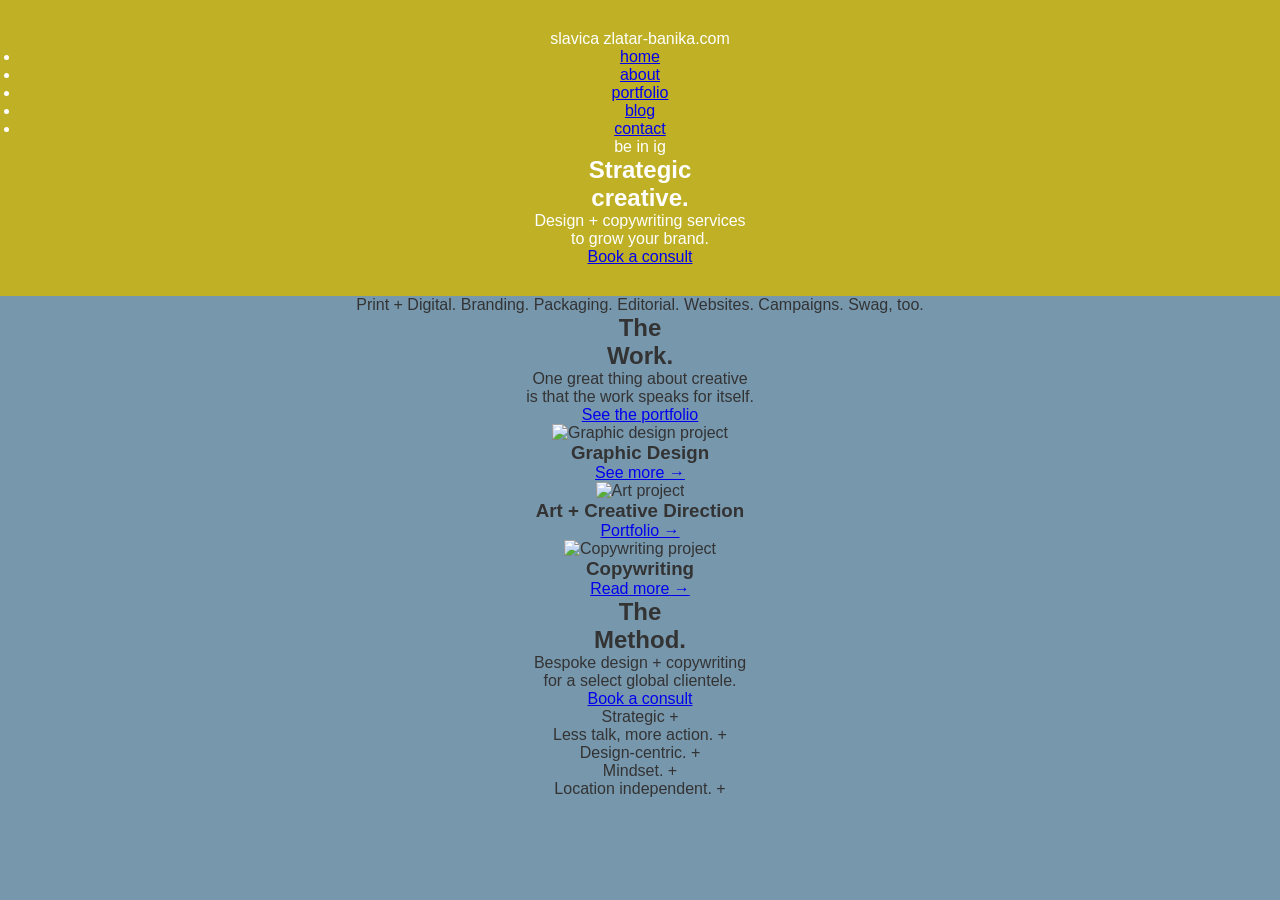
==== index.html @ 5003dde8 "Update index.html" ====
<!DOCTYPE html>
<html lang="hu">
<head>
  <meta charset="UTF-8" />
  <meta name="viewport" content="width=device-width, initial-scale=1.0" />
  <title>Creative Portfolio</title>
  <link rel="stylesheet" href="style.css" />
</head>
<body>
  <header class="hero">
    <nav class="navbar">
      <div class="logo">slavica zlatar-banika.com</div>
      <ul class="nav-links">
        <li><a href="#" class="active">home</a></li>
        <li><a href="#">about</a></li>
        <li><a href="#">portfolio</a></li>
        <li><a href="#">blog</a></li>
        <li><a href="#">contact</a></li>
      </ul>
      <div class="socials">
        <span>be</span>
        <span>in</span>
        <span>ig</span>
      </div>
    </nav>

    <section class="hero-content container">
      <div class="hero-left">
        <h1>Strategic<br>creative.</h1>
        <p>Design + copywriting services<br>to grow your brand.</p>
      </div>
      <div class="hero-right">
        <a href="#" class="btn">Book a consult</a>
      </div>
    </section>
  </header>

  <section class="services-bar">
    <div class="container">
      Print + Digital. Branding. Packaging. Editorial. Websites. Campaigns. Swag, too.
    </div>
  </section>

  <section class="work-section">
    <div class="container">
      <div class="section-top">
        <div>
          <h2>The<br>Work.</h2>
          <p>One great thing about creative<br>is that the work speaks for itself.</p>
        </div>
        <a href="#" class="btn btn-light">See the portfolio</a>
      </div>

      <div class="cards">
        <article class="card">
          <img src="https://images.unsplash.com/photo-1516321318423-f06f85e504b3?auto=format&fit=crop&w=800&q=80" alt="Graphic design project">
          <h3>Graphic Design</h3>
          <a href="#">See more →</a>
        </article>

        <article class="card">
          <img src="https://images.unsplash.com/photo-1518709268805-4e9042af2176?auto=format&fit=crop&w=800&q=80" alt="Art project">
          <h3>Art + Creative Direction</h3>
          <a href="#">Portfolio →</a>
        </article>

        <article class="card">
          <img src="https://images.unsplash.com/photo-1494790108377-be9c29b29330?auto=format&fit=crop&w=800&q=80" alt="Copywriting project">
          <h3>Copywriting</h3>
          <a href="#">Read more →</a>
        </article>
      </div>
    </div>
  </section>

  <section class="method-section">
    <div class="container">
      <div class="section-top dark">
        <div>
          <h2>The<br>Method.</h2>
          <p>Bespoke design + copywriting<br>for a select global clientele.</p>
        </div>
        <a href="#" class="btn">Book a consult</a>
      </div>

      <div class="accordion-list">
        <div class="accordion-item">
          <span>Strategic</span>
          <span>+</span>
        </div>
        <div class="accordion-item">
          <span>Less talk, more action.</span>
          <span>+</span>
        </div>
        <div class="accordion-item">
          <span>Design-centric.</span>
          <span>+</span>
        </div>
        <div class="accordion-item">
          <span>Mindset.</span>
          <span>+</span>
        </div>
        <div class="accordion-item">
          <span>Location independent.</span>
          <span>+</span>
        </div>
      </div>
    </div>
  </section>
</body>
</html>
---- style.css ----
* {
    margin: 0;
    padding: 0;
    box-sizing: border-box;
}

body {
    font-family: Arial, sans-serif;
    background-color: #7797ad;
    color: #333;
    text-align: center;
}

header {
    background-color: #bfb025;
    color: white;
    padding: 30px 20px;
}

main {
    padding: 40px 20px;
}

.content {
    max-width: 800px;
    margin: 0 auto;
    background: white;
    padding: 30px;
    border-radius: 12px;
    box-shadow: 0 4px 12px rgba(0, 0, 0, 0.1);
}

.content h2 {
    margin-bottom: 15px;
}

.content p {
    margin-bottom: 20px;
    font-size: 18px;
}

.content img {
    max-width: 100%;
    height: auto;
    border-radius: 10px;
}

footer {
    margin-top: 40px;
    background-color: #222;
    color: white;
    padding: 20px;
}
.gomb {
    margin-top: 20px;
    padding: 12px 25px;
    font-size: 16px;
    background-color: #4a90e2;
    color: white;
    border: none;
    border-radius: 8px;
    cursor: pointer;
    transition: all 0.3s ease;
}

/* HOVER EFFEKT */
.gomb:hover {
    background-color: #357abd;
    transform: scale(1.1);
}
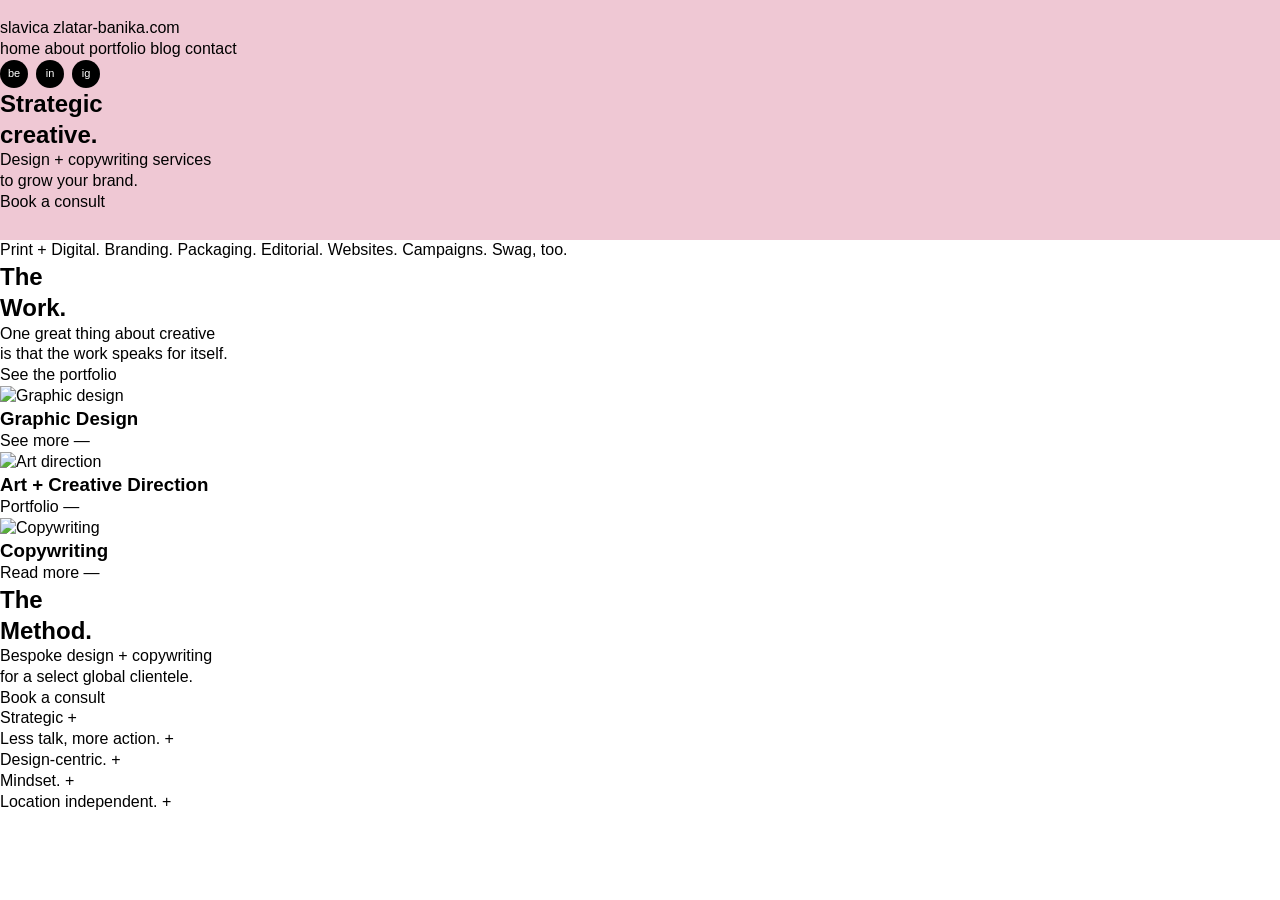
==== commit f1308d0e: "Update index.html" ====
--- a/index.html
+++ b/index.html
@@ -1,111 +1,127 @@
 <!DOCTYPE html>
-<html lang="hu">
+<html lang="en">
 <head>
   <meta charset="UTF-8" />
   <meta name="viewport" content="width=device-width, initial-scale=1.0" />
-  <title>Creative Portfolio</title>
+  <title>Strategic Creative</title>
+  <link rel="preconnect" href="https://fonts.googleapis.com">
+  <link rel="preconnect" href="https://fonts.gstatic.com" crossorigin>
+  <link href="https://fonts.googleapis.com/css2?family=Inter:wght@400;500;600;700;800;900&display=swap" rel="stylesheet">
   <link rel="stylesheet" href="style.css" />
 </head>
 <body>
-  <header class="hero">
-    <nav class="navbar">
-      <div class="logo">slavica zlatar-banika.com</div>
-      <ul class="nav-links">
-        <li><a href="#" class="active">home</a></li>
-        <li><a href="#">about</a></li>
-        <li><a href="#">portfolio</a></li>
-        <li><a href="#">blog</a></li>
-        <li><a href="#">contact</a></li>
-      </ul>
-      <div class="socials">
-        <span>be</span>
-        <span>in</span>
-        <span>ig</span>
+  <div class="page">
+
+    <section class="hero">
+      <div class="topbar">
+        <div class="site-name">slavica zlatar-banika.com</div>
+
+        <nav class="nav">
+          <a href="#" class="active">home</a>
+          <a href="#">about</a>
+          <a href="#">portfolio</a>
+          <a href="#">blog</a>
+          <a href="#">contact</a>
+        </nav>
+
+        <div class="socials">
+          <span>be</span>
+          <span>in</span>
+          <span>ig</span>
+        </div>
       </div>
-    </nav>
 
-    <section class="hero-content container">
-      <div class="hero-left">
-        <h1>Strategic<br>creative.</h1>
-        <p>Design + copywriting services<br>to grow your brand.</p>
-      </div>
-      <div class="hero-right">
-        <a href="#" class="btn">Book a consult</a>
+      <div class="hero-inner">
+        <div class="hero-copy">
+          <h1>Strategic<br>creative.</h1>
+          <p>Design + copywriting services<br>to grow your brand.</p>
+        </div>
+
+        <div class="hero-cta">
+          <a href="#" class="pill-btn">Book a consult</a>
+        </div>
       </div>
     </section>
-  </header>
 
-  <section class="services-bar">
-    <div class="container">
-      Print + Digital. Branding. Packaging. Editorial. Websites. Campaigns. Swag, too.
-    </div>
-  </section>
+    <section class="service-strip">
+      <p>Print + Digital. Branding. Packaging. Editorial. Websites. Campaigns. Swag, too.</p>
+    </section>
 
-  <section class="work-section">
-    <div class="container">
-      <div class="section-top">
-        <div>
+    <section class="work">
+      <div class="section-head">
+        <div class="section-copy">
           <h2>The<br>Work.</h2>
           <p>One great thing about creative<br>is that the work speaks for itself.</p>
         </div>
-        <a href="#" class="btn btn-light">See the portfolio</a>
+
+        <div class="section-cta">
+          <a href="#" class="pill-btn light">See the portfolio</a>
+        </div>
       </div>
 
-      <div class="cards">
-        <article class="card">
-          <img src="https://images.unsplash.com/photo-1516321318423-f06f85e504b3?auto=format&fit=crop&w=800&q=80" alt="Graphic design project">
+      <div class="work-grid">
+        <article class="work-card">
+          <div class="work-image">
+            <img src="https://images.unsplash.com/photo-1545239351-1141bd82e8a6?auto=format&fit=crop&w=900&q=80" alt="Graphic design">
+          </div>
           <h3>Graphic Design</h3>
-          <a href="#">See more →</a>
+          <a href="#" class="small-link">See more —</a>
         </article>
 
-        <article class="card">
-          <img src="https://images.unsplash.com/photo-1518709268805-4e9042af2176?auto=format&fit=crop&w=800&q=80" alt="Art project">
+        <article class="work-card">
+          <div class="work-image pink-bg">
+            <img src="https://images.unsplash.com/photo-1558618666-fcd25c85cd64?auto=format&fit=crop&w=900&q=80" alt="Art direction">
+          </div>
           <h3>Art + Creative Direction</h3>
-          <a href="#">Portfolio →</a>
+          <a href="#" class="small-link">Portfolio —</a>
         </article>
 
-        <article class="card">
-          <img src="https://images.unsplash.com/photo-1494790108377-be9c29b29330?auto=format&fit=crop&w=800&q=80" alt="Copywriting project">
+        <article class="work-card">
+          <div class="work-image">
+            <img src="https://images.unsplash.com/photo-1488426862026-3ee34a7d66df?auto=format&fit=crop&w=900&q=80" alt="Copywriting">
+          </div>
           <h3>Copywriting</h3>
-          <a href="#">Read more →</a>
+          <a href="#" class="small-link">Read more —</a>
         </article>
       </div>
-    </div>
-  </section>
+    </section>
 
-  <section class="method-section">
-    <div class="container">
-      <div class="section-top dark">
-        <div>
+    <section class="method">
+      <div class="section-head method-head">
+        <div class="section-copy">
           <h2>The<br>Method.</h2>
           <p>Bespoke design + copywriting<br>for a select global clientele.</p>
         </div>
-        <a href="#" class="btn">Book a consult</a>
+
+        <div class="section-cta">
+          <a href="#" class="pill-btn dark-outline">Book a consult</a>
+        </div>
       </div>
 
-      <div class="accordion-list">
-        <div class="accordion-item">
+      <div class="method-list">
+        <div class="method-row">
           <span>Strategic</span>
           <span>+</span>
         </div>
-        <div class="accordion-item">
+        <div class="method-row">
           <span>Less talk, more action.</span>
           <span>+</span>
         </div>
-        <div class="accordion-item">
+        <div class="method-row">
           <span>Design-centric.</span>
           <span>+</span>
         </div>
-        <div class="accordion-item">
+        <div class="method-row">
           <span>Mindset.</span>
           <span>+</span>
         </div>
-        <div class="accordion-item">
+        <div class="method-row">
           <span>Location independent.</span>
           <span>+</span>
         </div>
       </div>
-    </div>
-  </section>
+    </section>
+
+  </div>
 </body>
 </html>
--- a/style.css
+++ b/style.css
@@ -1,70 +1,307 @@
 * {
-    margin: 0;
-    padding: 0;
-    box-sizing: border-box;
+  margin: 0;
+  padding: 0;
+  box-sizing: border-box;
 }
 
 body {
-    font-family: Arial, sans-serif;
-    background-color: #7797ad;
-    color: #333;
-    text-align: center;
-}
-
-header {
-    background-color: #bfb025;
-    color: white;
-    padding: 30px 20px;
-}
-
-main {
-    padding: 40px 20px;
-}
-
-.content {
-    max-width: 800px;
-    margin: 0 auto;
-    background: white;
-    padding: 30px;
-    border-radius: 12px;
-    box-shadow: 0 4px 12px rgba(0, 0, 0, 0.1);
-}
-
-.content h2 {
-    margin-bottom: 15px;
-}
-
-.content p {
-    margin-bottom: 20px;
+  font-family: Arial, Helvetica, sans-serif;
+  color: #000;
+  background: #fff;
+  line-height: 1.3;
+}
+
+img {
+  max-width: 100%;
+  display: block;
+}
+
+a {
+  text-decoration: none;
+  color: inherit;
+}
+
+.container {
+  width: 92%;
+  max-width: 1200px;
+  margin: 0 auto;
+}
+
+/* HERO */
+.hero {
+  background: #efc8d4;
+  padding: 18px 0 28px;
+}
+
+.navbar {
+  width: 92%;
+  max-width: 1200px;
+  margin: 0 auto 40px;
+  display: flex;
+  justify-content: space-between;
+  align-items: center;
+  gap: 20px;
+  font-size: 14px;
+}
+
+.logo {
+  white-space: nowrap;
+}
+
+.nav-links {
+  list-style: none;
+  display: flex;
+  gap: 18px;
+  align-items: center;
+}
+
+.nav-links a {
+  position: relative;
+}
+
+.nav-links a.active::after,
+.nav-links a:hover::after {
+  content: "";
+  position: absolute;
+  left: 0;
+  bottom: -3px;
+  width: 100%;
+  height: 1px;
+  background: #000;
+}
+
+.socials {
+  display: flex;
+  gap: 8px;
+}
+
+.socials span {
+  width: 28px;
+  height: 28px;
+  border-radius: 50%;
+  background: #000;
+  color: #fff;
+  font-size: 11px;
+  display: flex;
+  align-items: center;
+  justify-content: center;
+}
+
+.hero-content {
+  min-height: 420px;
+  display: flex;
+  justify-content: space-between;
+  align-items: flex-start;
+  gap: 30px;
+}
+
+.hero-left h1 {
+  font-size: clamp(58px, 10vw, 110px);
+  line-height: 0.9;
+  font-weight: 800;
+  letter-spacing: -3px;
+  margin-bottom: 26px;
+}
+
+.hero-left p {
+  font-size: 32px;
+  max-width: 520px;
+}
+
+.hero-right {
+  display: flex;
+  align-items: flex-end;
+  justify-content: flex-end;
+  min-height: 320px;
+}
+
+/* BUTTON */
+.btn {
+  display: inline-block;
+  padding: 14px 26px;
+  border: 1.5px solid #555;
+  border-radius: 999px;
+  font-size: 15px;
+  background: transparent;
+  transition: 0.3s ease;
+}
+
+.btn:hover {
+  background: #000;
+  color: #fff;
+  transform: translateY(-2px);
+}
+
+.btn-light:hover {
+  background: #000;
+  color: #fff;
+}
+
+/* SERVICES BAR */
+.services-bar {
+  background: #f7f4f2;
+  padding: 16px 0;
+  text-align: center;
+  font-size: 18px;
+  border-top: 1px solid rgba(0,0,0,0.08);
+  border-bottom: 1px solid rgba(0,0,0,0.08);
+}
+
+/* WORK SECTION */
+.work-section {
+  background: #f3f3f1;
+  padding: 60px 0 80px;
+}
+
+.section-top {
+  display: flex;
+  justify-content: space-between;
+  align-items: flex-end;
+  gap: 30px;
+  margin-bottom: 50px;
+}
+
+.section-top h2 {
+  font-size: clamp(54px, 9vw, 100px);
+  line-height: 0.9;
+  font-weight: 800;
+  letter-spacing: -3px;
+  margin-bottom: 22px;
+}
+
+.section-top p {
+  font-size: 20px;
+  max-width: 420px;
+}
+
+.cards {
+  display: grid;
+  grid-template-columns: repeat(3, 1fr);
+  gap: 26px;
+}
+
+.card img {
+  width: 100%;
+  aspect-ratio: 1.1 / 0.8;
+  object-fit: cover;
+  margin-bottom: 14px;
+}
+
+.card h3 {
+  font-size: 28px;
+  margin-bottom: 12px;
+  font-weight: 500;
+}
+
+.card a {
+  font-size: 16px;
+  border-bottom: 1px solid #000;
+  padding-bottom: 2px;
+}
+
+.card a:hover {
+  opacity: 0.65;
+}
+
+/* METHOD SECTION */
+.method-section {
+  background: #000;
+  color: #f2c8d7;
+  padding: 70px 0 80px;
+}
+
+.section-top.dark {
+  align-items: center;
+  margin-bottom: 50px;
+}
+
+.section-top.dark p {
+  color: #fff;
+  max-width: 460px;
+}
+
+.section-top.dark .btn {
+  color: #fff;
+  border-color: #666;
+}
+
+.section-top.dark .btn:hover {
+  background: #fff;
+  color: #000;
+}
+
+.accordion-list {
+  margin-top: 20px;
+}
+
+.accordion-item {
+  display: flex;
+  justify-content: space-between;
+  align-items: center;
+  padding: 18px 0;
+  border-top: 1px solid rgba(255,255,255,0.35);
+  color: #fff;
+  font-size: 22px;
+}
+
+.accordion-item:last-child {
+  border-bottom: 1px solid rgba(255,255,255,0.35);
+}
+
+.accordion-item span:last-child {
+  font-size: 34px;
+  line-height: 1;
+  color: #f2c8d7;
+}
+
+/* RESPONSIVE */
+@media (max-width: 900px) {
+  .navbar {
+    flex-wrap: wrap;
+    justify-content: center;
+  }
+
+  .hero-content,
+  .section-top {
+    flex-direction: column;
+    align-items: flex-start;
+  }
+
+  .hero-right {
+    min-height: auto;
+  }
+
+  .cards {
+    grid-template-columns: 1fr;
+  }
+
+  .hero-left p,
+  .section-top p {
     font-size: 18px;
-}
-
-.content img {
-    max-width: 100%;
-    height: auto;
-    border-radius: 10px;
-}
-
-footer {
-    margin-top: 40px;
-    background-color: #222;
-    color: white;
-    padding: 20px;
-}
-.gomb {
-    margin-top: 20px;
-    padding: 12px 25px;
-    font-size: 16px;
-    background-color: #4a90e2;
-    color: white;
-    border: none;
-    border-radius: 8px;
-    cursor: pointer;
-    transition: all 0.3s ease;
-}
-
-/* HOVER EFFEKT */
-.gomb:hover {
-    background-color: #357abd;
-    transform: scale(1.1);
-}
+  }
+
+  .card h3 {
+    font-size: 24px;
+  }
+
+  .accordion-item {
+    font-size: 18px;
+  }
+}
+
+@media (max-width: 600px) {
+  .nav-links {
+    flex-wrap: wrap;
+    justify-content: center;
+  }
+
+  .services-bar {
+    font-size: 15px;
+    line-height: 1.5;
+  }
+
+  .btn {
+    padding: 12px 20px;
+    font-size: 14px;
+  }
+}
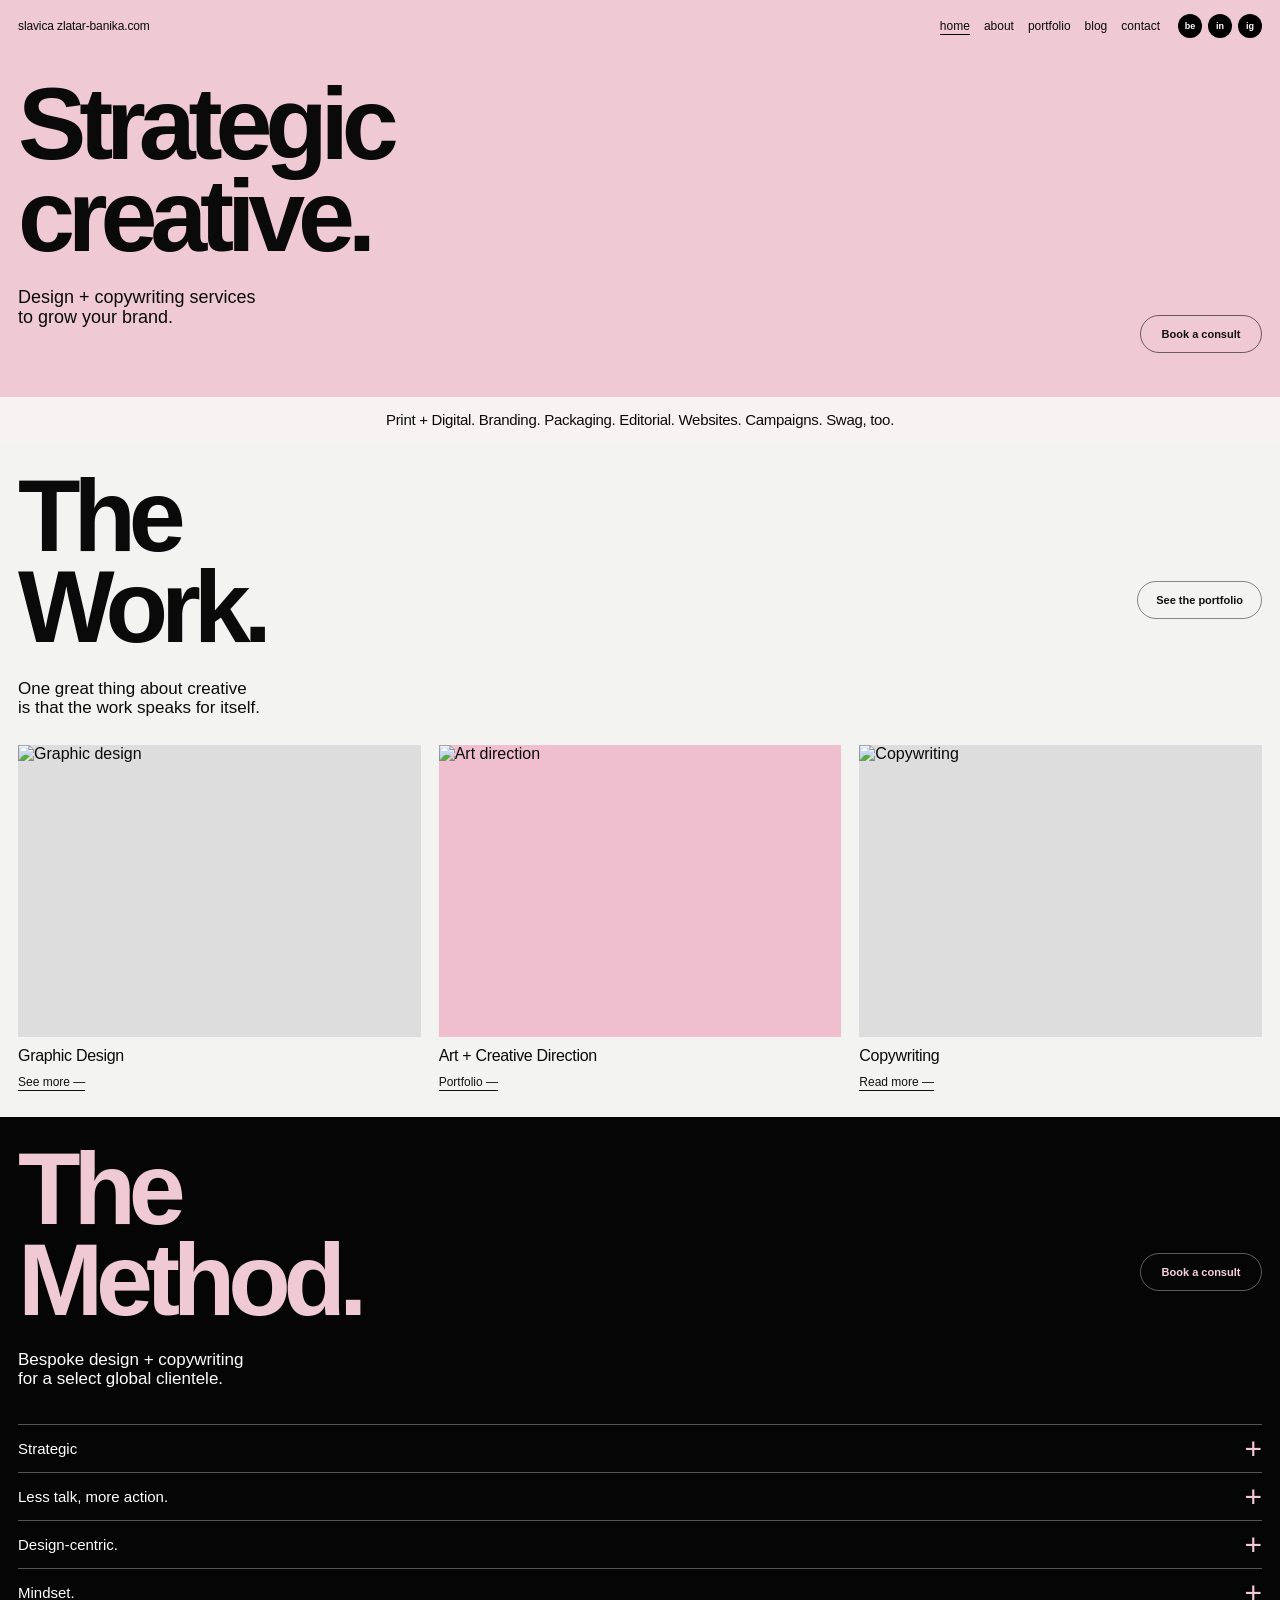
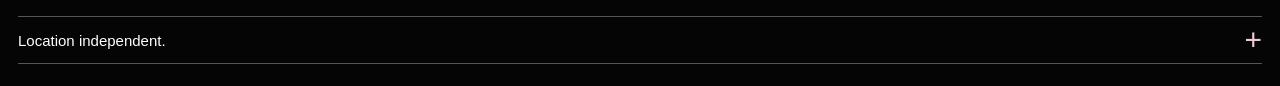
==== commit 966c6605: "Update index.html" ====
--- a/index.html
+++ b/index.html
@@ -70,7 +70,7 @@
 
         <article class="work-card">
           <div class="work-image pink-bg">
-            <img src="https://images.unsplash.com/photo-1558618666-fcd25c85cd64?auto=format&fit=crop&w=900&q=80" alt="Art direction">
+            <img src="https://images.unsplash.com/photo-1488426862026-3ee34a7d66df?auto=format&fit=crop&w=900&q=80" alt="Art direction">
           </div>
           <h3>Art + Creative Direction</h3>
           <a href="#" class="small-link">Portfolio —</a>
--- a/style.css
+++ b/style.css
@@ -4,67 +4,77 @@
   box-sizing: border-box;
 }
 
+:root {
+  --pink: #efc9d4;
+  --offwhite: #f3f3f1;
+  --black: #050505;
+  --text: #0a0a0a;
+  --line: rgba(255, 255, 255, 0.32);
+}
+
+html {
+  scroll-behavior: smooth;
+}
+
 body {
-  font-family: Arial, Helvetica, sans-serif;
-  color: #000;
-  background: #fff;
-  line-height: 1.3;
+  font-family: "Inter", sans-serif;
+  background: #ffffff;
+  color: var(--text);
 }
 
 img {
-  max-width: 100%;
   display: block;
-}
-
-a {
-  text-decoration: none;
-  color: inherit;
-}
-
-.container {
-  width: 92%;
-  max-width: 1200px;
+  width: 100%;
+  height: 100%;
+  object-fit: cover;
+}
+
+/* PAGE WIDTH */
+.page {
+  max-width: 1500px;
   margin: 0 auto;
 }
 
 /* HERO */
 .hero {
-  background: #efc8d4;
-  padding: 18px 0 28px;
-}
-
-.navbar {
-  width: 92%;
-  max-width: 1200px;
-  margin: 0 auto 40px;
-  display: flex;
-  justify-content: space-between;
-  align-items: center;
-  gap: 20px;
-  font-size: 14px;
-}
-
-.logo {
-  white-space: nowrap;
-}
-
-.nav-links {
-  list-style: none;
-  display: flex;
+  background: var(--pink);
+  padding: 14px 18px 20px;
+}
+
+.topbar {
+  display: grid;
+  grid-template-columns: 1fr auto auto;
+  align-items: center;
   gap: 18px;
-  align-items: center;
-}
-
-.nav-links a {
+  margin-bottom: 34px;
+}
+
+.site-name {
+  font-size: 12px;
+  font-weight: 500;
+  letter-spacing: -0.01em;
+}
+
+.nav {
+  display: flex;
+  gap: 14px;
+  align-items: center;
+  justify-content: center;
+}
+
+.nav a {
+  font-size: 12px;
+  color: var(--text);
+  text-decoration: none;
   position: relative;
 }
 
-.nav-links a.active::after,
-.nav-links a:hover::after {
+.nav a.active::after,
+.nav a:hover::after {
   content: "";
   position: absolute;
   left: 0;
-  bottom: -3px;
+  bottom: -2px;
   width: 100%;
   height: 1px;
   background: #000;
@@ -72,236 +82,266 @@
 
 .socials {
   display: flex;
-  gap: 8px;
+  align-items: center;
+  gap: 6px;
 }
 
 .socials span {
-  width: 28px;
-  height: 28px;
+  width: 24px;
+  height: 24px;
   border-radius: 50%;
   background: #000;
   color: #fff;
-  font-size: 11px;
+  font-size: 9px;
+  font-weight: 600;
   display: flex;
   align-items: center;
   justify-content: center;
 }
 
-.hero-content {
-  min-height: 420px;
+.hero-inner {
+  min-height: 305px;
   display: flex;
   justify-content: space-between;
   align-items: flex-start;
-  gap: 30px;
-}
-
-.hero-left h1 {
-  font-size: clamp(58px, 10vw, 110px);
+}
+
+.hero-copy h1 {
+  font-size: clamp(64px, 8vw, 112px);
   line-height: 0.9;
-  font-weight: 800;
-  letter-spacing: -3px;
+  letter-spacing: -0.07em;
+  font-weight: 900;
+  margin-top: 6px;
   margin-bottom: 26px;
 }
 
-.hero-left p {
-  font-size: 32px;
-  max-width: 520px;
-}
-
-.hero-right {
-  display: flex;
-  align-items: flex-end;
-  justify-content: flex-end;
-  min-height: 320px;
+.hero-copy p {
+  font-size: 18px;
+  line-height: 1.08;
+  font-weight: 500;
+}
+
+.hero-cta {
+  align-self: flex-end;
+  padding-bottom: 24px;
 }
 
 /* BUTTON */
-.btn {
-  display: inline-block;
-  padding: 14px 26px;
-  border: 1.5px solid #555;
+.pill-btn {
+  display: inline-flex;
+  align-items: center;
+  justify-content: center;
+  min-width: 122px;
+  height: 38px;
+  padding: 0 18px;
+  border: 1.5px solid rgba(0, 0, 0, 0.55);
   border-radius: 999px;
+  background: transparent;
+  color: #111;
+  font-size: 11px;
+  font-weight: 600;
+  text-decoration: none;
+  transition: all 0.25s ease;
+}
+
+.pill-btn:hover {
+  background: #000;
+  color: #fff;
+  transform: translateY(-1px);
+}
+
+.pill-btn.light {
+  border-color: rgba(0, 0, 0, 0.45);
+}
+
+.pill-btn.dark-outline {
+  color: #f6d2dd;
+  border-color: rgba(255, 255, 255, 0.35);
+}
+
+.pill-btn.dark-outline:hover {
+  background: #fff;
+  color: #000;
+}
+
+/* STRIP */
+.service-strip {
+  background: #f7f3f2;
+  text-align: center;
+  padding: 14px 20px;
+}
+
+.service-strip p {
   font-size: 15px;
-  background: transparent;
-  transition: 0.3s ease;
-}
-
-.btn:hover {
-  background: #000;
-  color: #fff;
-  transform: translateY(-2px);
-}
-
-.btn-light:hover {
-  background: #000;
-  color: #fff;
-}
-
-/* SERVICES BAR */
-.services-bar {
-  background: #f7f4f2;
-  padding: 16px 0;
-  text-align: center;
-  font-size: 18px;
-  border-top: 1px solid rgba(0,0,0,0.08);
-  border-bottom: 1px solid rgba(0,0,0,0.08);
-}
-
-/* WORK SECTION */
-.work-section {
-  background: #f3f3f1;
-  padding: 60px 0 80px;
-}
-
-.section-top {
+  font-weight: 500;
+  letter-spacing: -0.02em;
+}
+
+/* WORK */
+.work {
+  background: var(--offwhite);
+  padding: 28px 18px 26px;
+}
+
+.section-head {
   display: flex;
   justify-content: space-between;
-  align-items: flex-end;
-  gap: 30px;
-  margin-bottom: 50px;
-}
-
-.section-top h2 {
-  font-size: clamp(54px, 9vw, 100px);
-  line-height: 0.9;
-  font-weight: 800;
-  letter-spacing: -3px;
-  margin-bottom: 22px;
-}
-
-.section-top p {
-  font-size: 20px;
-  max-width: 420px;
-}
-
-.cards {
+  align-items: flex-start;
+  margin-bottom: 24px;
+}
+
+.section-copy h2 {
+  font-size: clamp(58px, 8vw, 104px);
+  line-height: 0.89;
+  letter-spacing: -0.07em;
+  font-weight: 900;
+  margin-bottom: 28px;
+}
+
+.section-copy p {
+  font-size: 17px;
+  line-height: 1.08;
+  font-weight: 500;
+}
+
+.section-cta {
+  align-self: center;
+  margin-top: 12px;
+}
+
+.work-grid {
   display: grid;
   grid-template-columns: repeat(3, 1fr);
-  gap: 26px;
-}
-
-.card img {
+  gap: 18px;
+  margin-top: 28px;
+}
+
+.work-card {
+  display: flex;
+  flex-direction: column;
+}
+
+.work-image {
   width: 100%;
-  aspect-ratio: 1.1 / 0.8;
-  object-fit: cover;
-  margin-bottom: 14px;
-}
-
-.card h3 {
-  font-size: 28px;
-  margin-bottom: 12px;
-  font-weight: 500;
-}
-
-.card a {
+  aspect-ratio: 1.13 / 0.82;
+  overflow: hidden;
+  background: #ddd;
+  margin-bottom: 10px;
+}
+
+.work-image.pink-bg {
+  background: #efbfd0;
+}
+
+.work-card h3 {
   font-size: 16px;
-  border-bottom: 1px solid #000;
-  padding-bottom: 2px;
-}
-
-.card a:hover {
+  font-weight: 500;
+  margin-bottom: 10px;
+  letter-spacing: -0.02em;
+}
+
+.small-link {
+  width: fit-content;
+  font-size: 12px;
+  font-weight: 500;
+  color: #111;
+  text-decoration: none;
+  border-bottom: 1px solid #111;
+  padding-bottom: 1px;
+}
+
+.small-link:hover {
   opacity: 0.65;
 }
 
-/* METHOD SECTION */
-.method-section {
-  background: #000;
-  color: #f2c8d7;
-  padding: 70px 0 80px;
-}
-
-.section-top.dark {
-  align-items: center;
-  margin-bottom: 50px;
-}
-
-.section-top.dark p {
-  color: #fff;
-  max-width: 460px;
-}
-
-.section-top.dark .btn {
-  color: #fff;
-  border-color: #666;
-}
-
-.section-top.dark .btn:hover {
-  background: #fff;
-  color: #000;
-}
-
-.accordion-list {
-  margin-top: 20px;
-}
-
-.accordion-item {
-  display: flex;
+/* METHOD */
+.method {
+  background: var(--black);
+  color: #fff;
+  padding: 26px 18px 22px;
+}
+
+.method-head .section-copy h2 {
+  color: var(--pink);
+  margin-bottom: 26px;
+}
+
+.method-head .section-copy p {
+  color: #fff;
+}
+
+.method-list {
+  margin-top: 36px;
+}
+
+.method-row {
+  min-height: 48px;
+  border-top: 1px solid var(--line);
+  display: flex;
+  align-items: center;
   justify-content: space-between;
-  align-items: center;
-  padding: 18px 0;
-  border-top: 1px solid rgba(255,255,255,0.35);
-  color: #fff;
-  font-size: 22px;
-}
-
-.accordion-item:last-child {
-  border-bottom: 1px solid rgba(255,255,255,0.35);
-}
-
-.accordion-item span:last-child {
-  font-size: 34px;
+  color: #fff;
+}
+
+.method-row:last-child {
+  border-bottom: 1px solid var(--line);
+}
+
+.method-row span:first-child {
+  font-size: 15px;
+  font-weight: 400;
+}
+
+.method-row span:last-child {
+  font-size: 30px;
   line-height: 1;
-  color: #f2c8d7;
+  color: #f1c8d4;
+  font-weight: 300;
 }
 
 /* RESPONSIVE */
 @media (max-width: 900px) {
-  .navbar {
+  .topbar {
+    grid-template-columns: 1fr;
+    justify-items: center;
+    text-align: center;
+  }
+
+  .hero-inner,
+  .section-head {
+    flex-direction: column;
+    gap: 24px;
+  }
+
+  .hero-cta,
+  .section-cta {
+    align-self: flex-start;
+    margin-top: 0;
+    padding-bottom: 0;
+  }
+
+  .work-grid {
+    grid-template-columns: 1fr;
+  }
+}
+
+@media (max-width: 560px) {
+  .hero-copy h1,
+  .section-copy h2 {
+    font-size: 56px;
+  }
+
+  .nav {
     flex-wrap: wrap;
-    justify-content: center;
-  }
-
-  .hero-content,
-  .section-top {
-    flex-direction: column;
-    align-items: flex-start;
-  }
-
-  .hero-right {
-    min-height: auto;
-  }
-
-  .cards {
-    grid-template-columns: 1fr;
-  }
-
-  .hero-left p,
-  .section-top p {
-    font-size: 18px;
-  }
-
-  .card h3 {
-    font-size: 24px;
-  }
-
-  .accordion-item {
-    font-size: 18px;
-  }
-}
-
-@media (max-width: 600px) {
-  .nav-links {
-    flex-wrap: wrap;
-    justify-content: center;
-  }
-
-  .services-bar {
+  }
+
+  .service-strip p {
+    font-size: 13px;
+    line-height: 1.4;
+  }
+
+  .section-copy p,
+  .hero-copy p {
     font-size: 15px;
-    line-height: 1.5;
-  }
-
-  .btn {
-    padding: 12px 20px;
-    font-size: 14px;
-  }
-}
+  }
+}
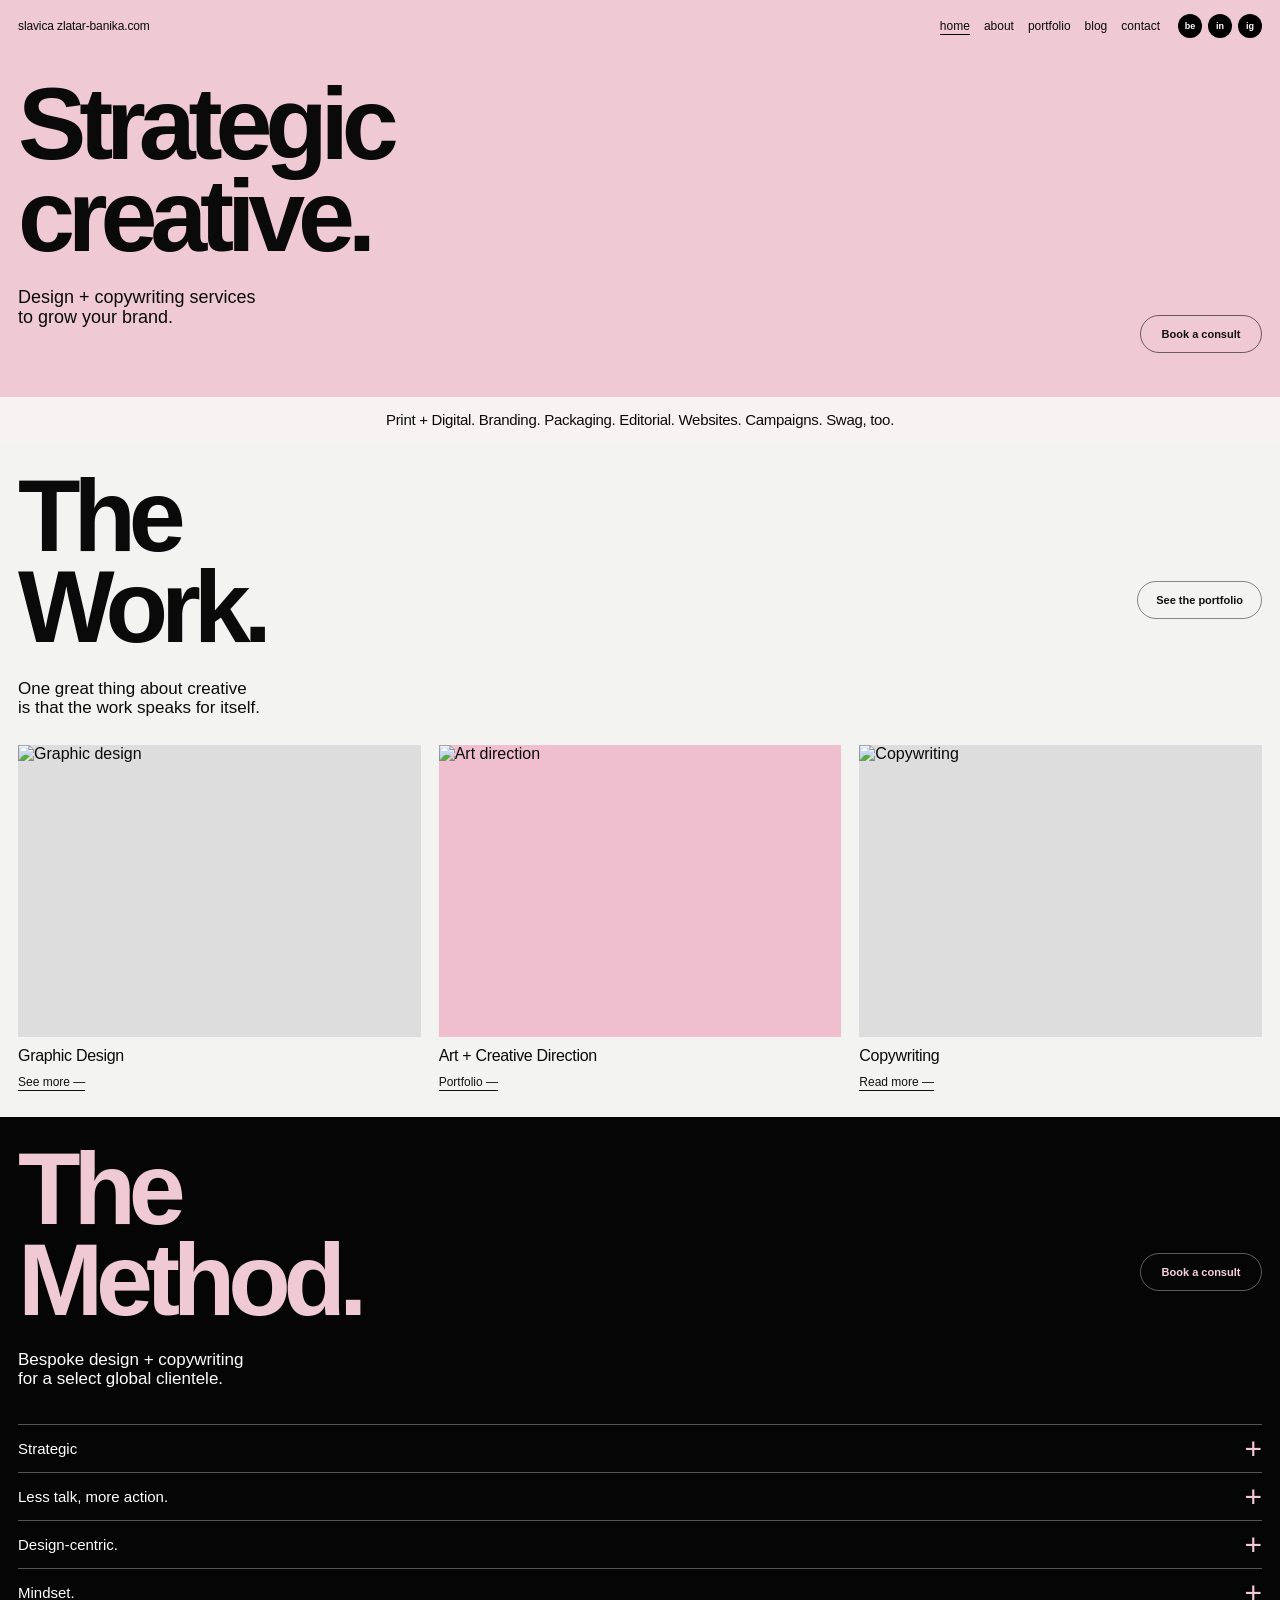
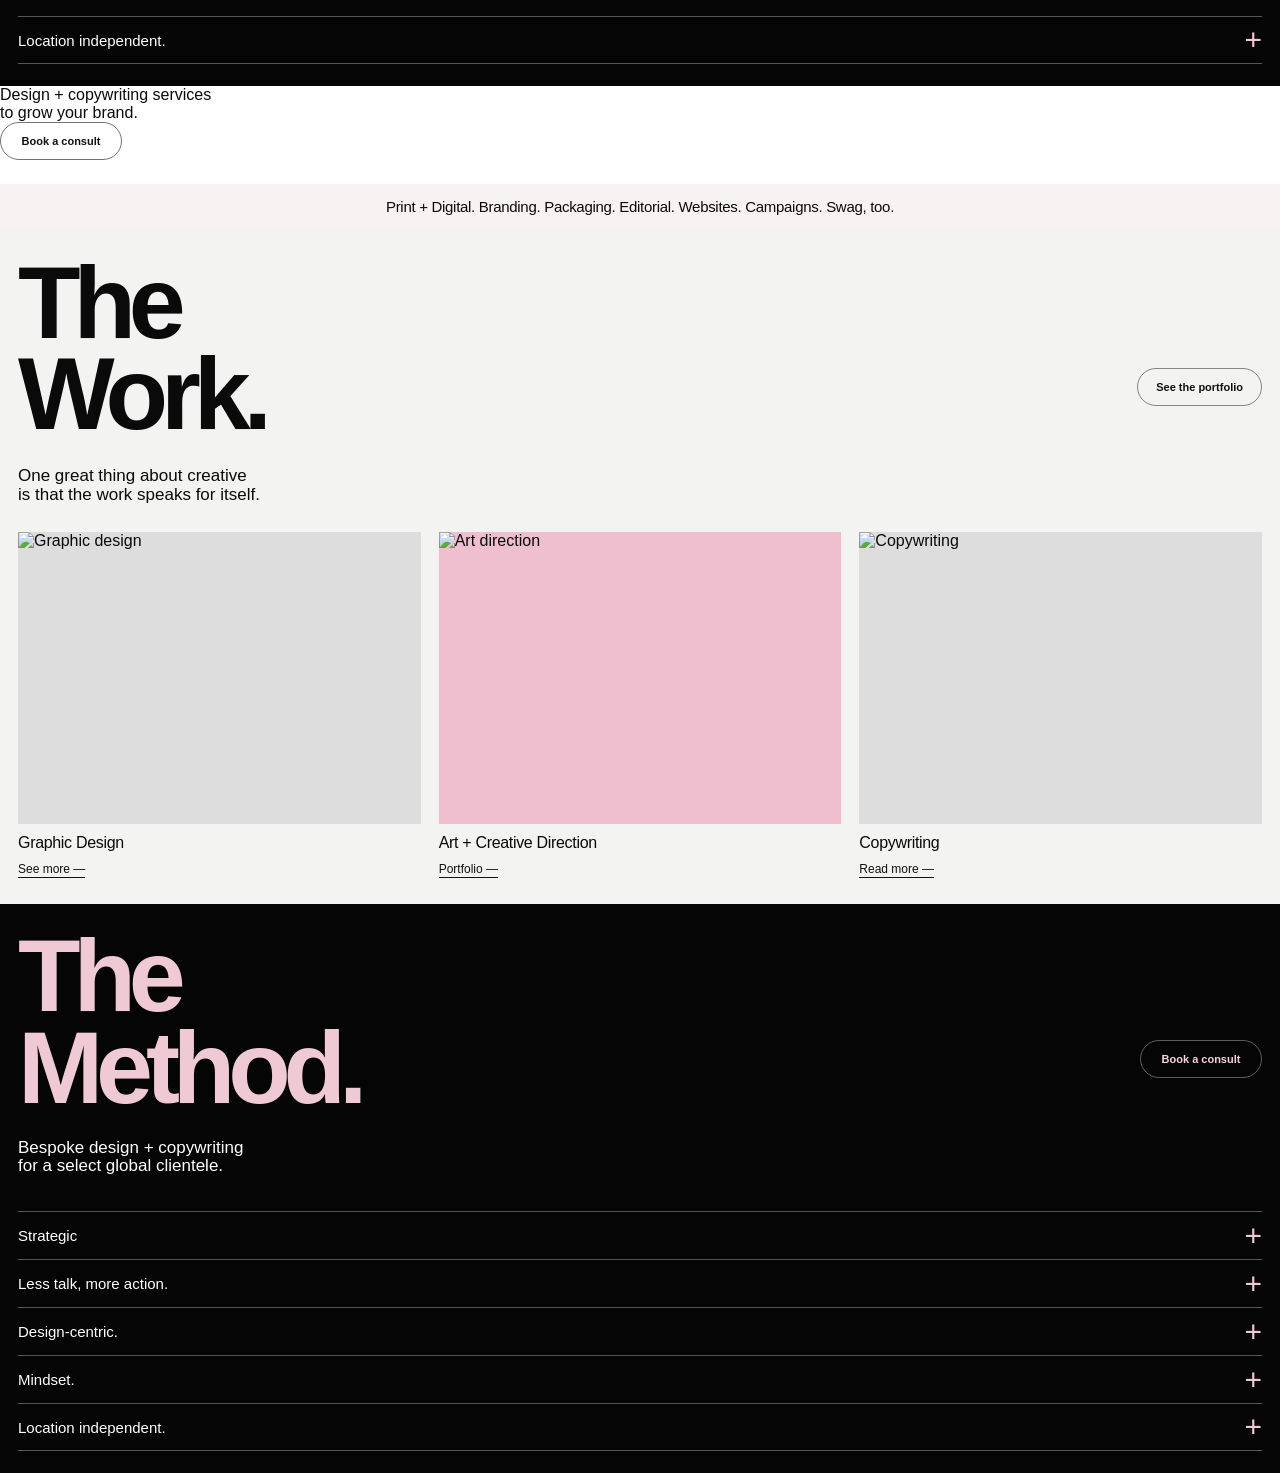
==== commit 840a71af: "Update index.html" ====
--- a/index.html
+++ b/index.html
@@ -70,6 +70,96 @@
 
         <article class="work-card">
           <div class="work-image pink-bg">
+            <img src="https://images.unsplash.com/photo-1558618666-fcd25c85cd64?auto=format&fit=crop&w=900&q=80" alt="Art direction">
+          </div>
+          <h3>Art + Creative Direction</h3>
+          <a href="#" class="small-link">Portfolio —</a>
+        </article>
+
+        <article class="work-card">
+          <div class="work-image">
+            <img src="https://images.unsplash.com/photo-1488426862026-3ee34a7d66df?auto=format&fit=crop&w=900&q=80" alt="Copywriting">
+          </div>
+          <h3>Copywriting</h3>
+          <a href="#" class="small-link">Read more —</a>
+        </article>
+      </div>
+    </section>
+
+    <section class="method">
+      <div class="section-head method-head">
+        <div class="section-copy">
+          <h2>The<br>Method.</h2>
+          <p>Bespoke design + copywriting<br>for a select global clientele.</p>
+        </div>
+
+        <div class="section-cta">
+          <a href="#" class="pill-btn dark-outline">Book a consult</a>
+        </div>
+      </div>
+
+      <div class="method-list">
+        <div class="method-row">
+          <span>Strategic</span>
+          <span>+</span>
+        </div>
+        <div class="method-row">
+          <span>Less talk, more action.</span>
+          <span>+</span>
+        </div>
+        <div class="method-row">
+          <span>Design-centric.</span>
+          <span>+</span>
+        </div>
+        <div class="method-row">
+          <span>Mindset.</span>
+          <span>+</span>
+        </div>
+        <div class="method-row">
+          <span>Location independent.</span>
+          <span>+</span>
+        </div>
+      </div>
+    </section>
+
+  </div>
+</body>
+</html>          <p>Design + copywriting services<br>to grow your brand.</p>
+        </div>
+
+        <div class="hero-cta">
+          <a href="#" class="pill-btn">Book a consult</a>
+        </div>
+      </div>
+    </section>
+
+    <section class="service-strip">
+      <p>Print + Digital. Branding. Packaging. Editorial. Websites. Campaigns. Swag, too.</p>
+    </section>
+
+    <section class="work">
+      <div class="section-head">
+        <div class="section-copy">
+          <h2>The<br>Work.</h2>
+          <p>One great thing about creative<br>is that the work speaks for itself.</p>
+        </div>
+
+        <div class="section-cta">
+          <a href="#" class="pill-btn light">See the portfolio</a>
+        </div>
+      </div>
+
+      <div class="work-grid">
+        <article class="work-card">
+          <div class="work-image">
+            <img src="https://images.unsplash.com/photo-1545239351-1141bd82e8a6?auto=format&fit=crop&w=900&q=80" alt="Graphic design">
+          </div>
+          <h3>Graphic Design</h3>
+          <a href="#" class="small-link">See more —</a>
+        </article>
+
+        <article class="work-card">
+          <div class="work-image pink-bg">
             <img src="https://images.unsplash.com/photo-1488426862026-3ee34a7d66df?auto=format&fit=crop&w=900&q=80" alt="Art direction">
           </div>
           <h3>Art + Creative Direction</h3>
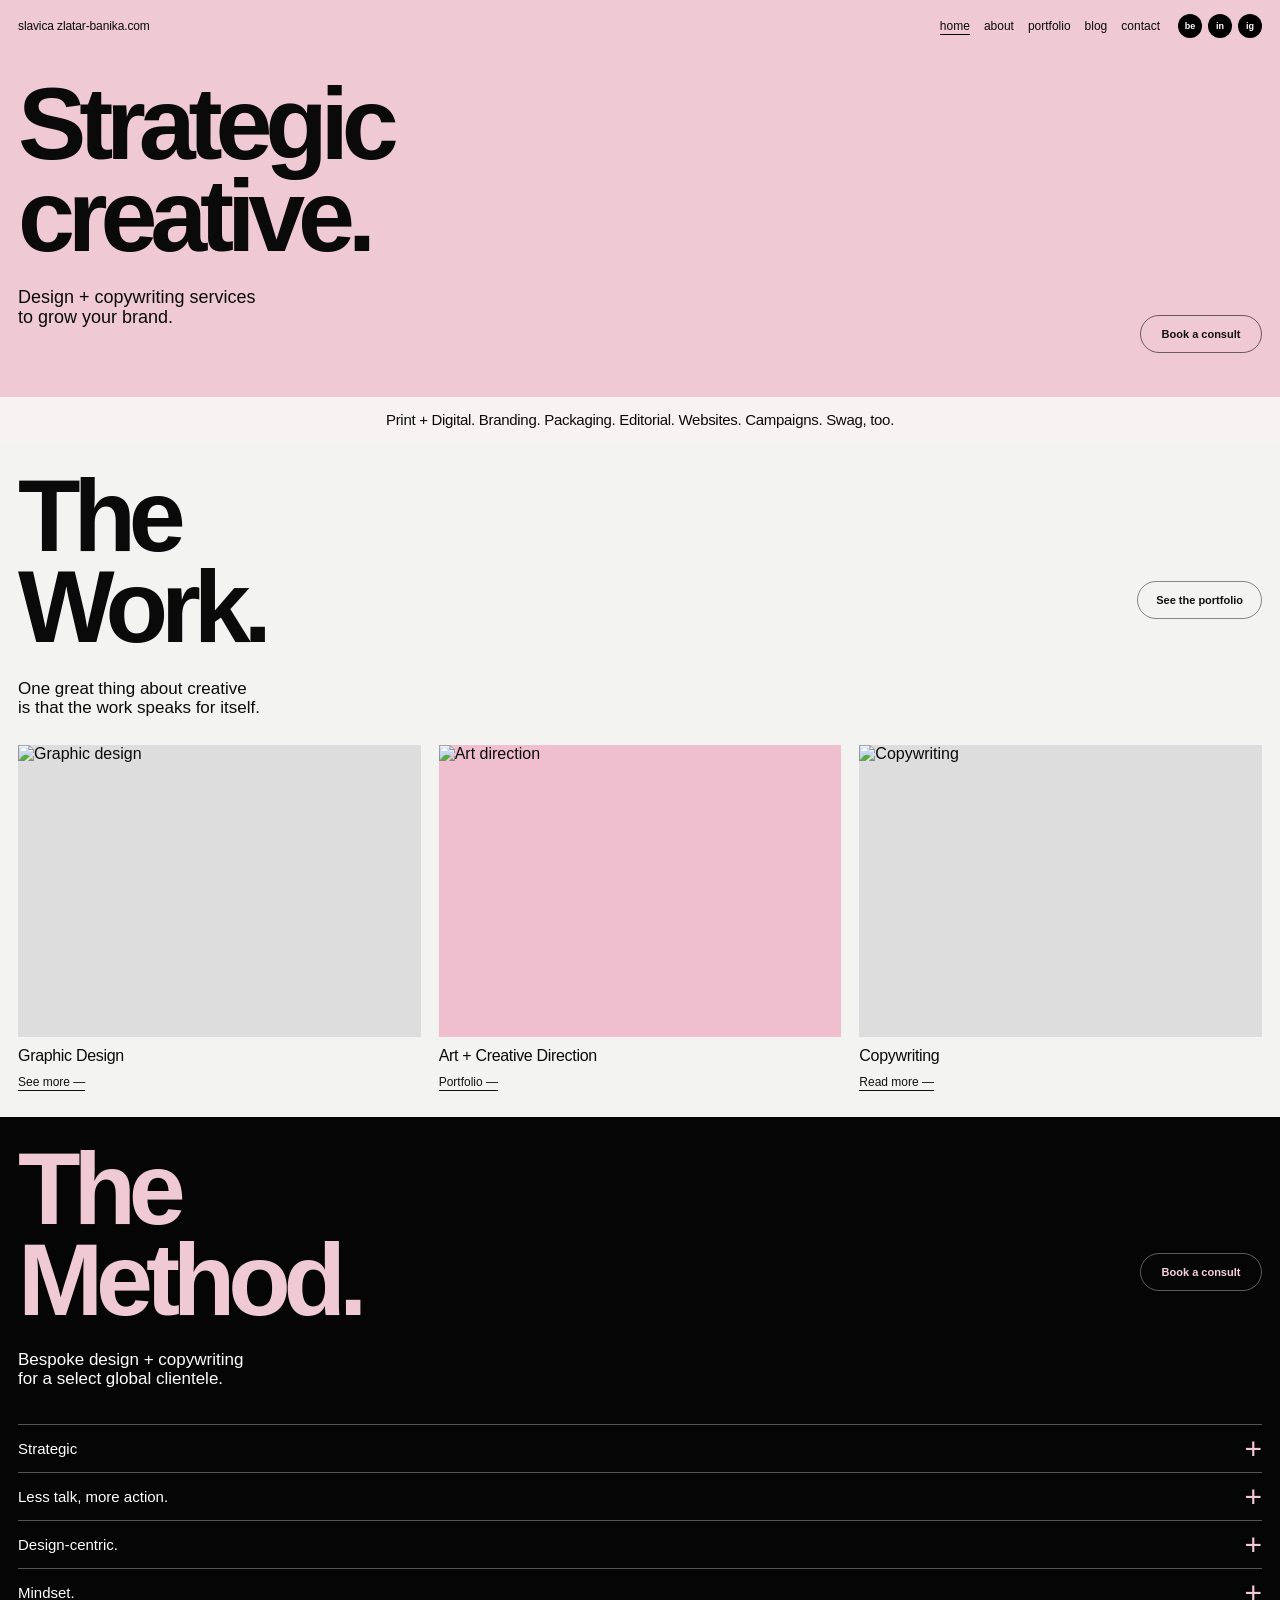
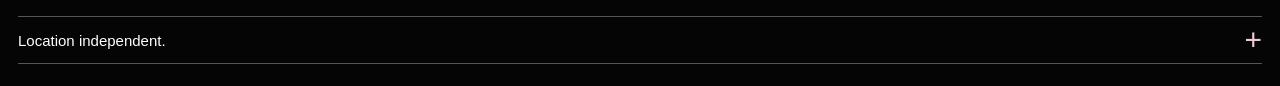
==== commit 212eaae6: "Update index.html" ====
--- a/index.html
+++ b/index.html
@@ -124,94 +124,4 @@
 
   </div>
 </body>
-</html>          <p>Design + copywriting services<br>to grow your brand.</p>
-        </div>
-
-        <div class="hero-cta">
-          <a href="#" class="pill-btn">Book a consult</a>
-        </div>
-      </div>
-    </section>
-
-    <section class="service-strip">
-      <p>Print + Digital. Branding. Packaging. Editorial. Websites. Campaigns. Swag, too.</p>
-    </section>
-
-    <section class="work">
-      <div class="section-head">
-        <div class="section-copy">
-          <h2>The<br>Work.</h2>
-          <p>One great thing about creative<br>is that the work speaks for itself.</p>
-        </div>
-
-        <div class="section-cta">
-          <a href="#" class="pill-btn light">See the portfolio</a>
-        </div>
-      </div>
-
-      <div class="work-grid">
-        <article class="work-card">
-          <div class="work-image">
-            <img src="https://images.unsplash.com/photo-1545239351-1141bd82e8a6?auto=format&fit=crop&w=900&q=80" alt="Graphic design">
-          </div>
-          <h3>Graphic Design</h3>
-          <a href="#" class="small-link">See more —</a>
-        </article>
-
-        <article class="work-card">
-          <div class="work-image pink-bg">
-            <img src="https://images.unsplash.com/photo-1488426862026-3ee34a7d66df?auto=format&fit=crop&w=900&q=80" alt="Art direction">
-          </div>
-          <h3>Art + Creative Direction</h3>
-          <a href="#" class="small-link">Portfolio —</a>
-        </article>
-
-        <article class="work-card">
-          <div class="work-image">
-            <img src="https://images.unsplash.com/photo-1488426862026-3ee34a7d66df?auto=format&fit=crop&w=900&q=80" alt="Copywriting">
-          </div>
-          <h3>Copywriting</h3>
-          <a href="#" class="small-link">Read more —</a>
-        </article>
-      </div>
-    </section>
-
-    <section class="method">
-      <div class="section-head method-head">
-        <div class="section-copy">
-          <h2>The<br>Method.</h2>
-          <p>Bespoke design + copywriting<br>for a select global clientele.</p>
-        </div>
-
-        <div class="section-cta">
-          <a href="#" class="pill-btn dark-outline">Book a consult</a>
-        </div>
-      </div>
-
-      <div class="method-list">
-        <div class="method-row">
-          <span>Strategic</span>
-          <span>+</span>
-        </div>
-        <div class="method-row">
-          <span>Less talk, more action.</span>
-          <span>+</span>
-        </div>
-        <div class="method-row">
-          <span>Design-centric.</span>
-          <span>+</span>
-        </div>
-        <div class="method-row">
-          <span>Mindset.</span>
-          <span>+</span>
-        </div>
-        <div class="method-row">
-          <span>Location independent.</span>
-          <span>+</span>
-        </div>
-      </div>
-    </section>
-
-  </div>
-</body>
 </html>
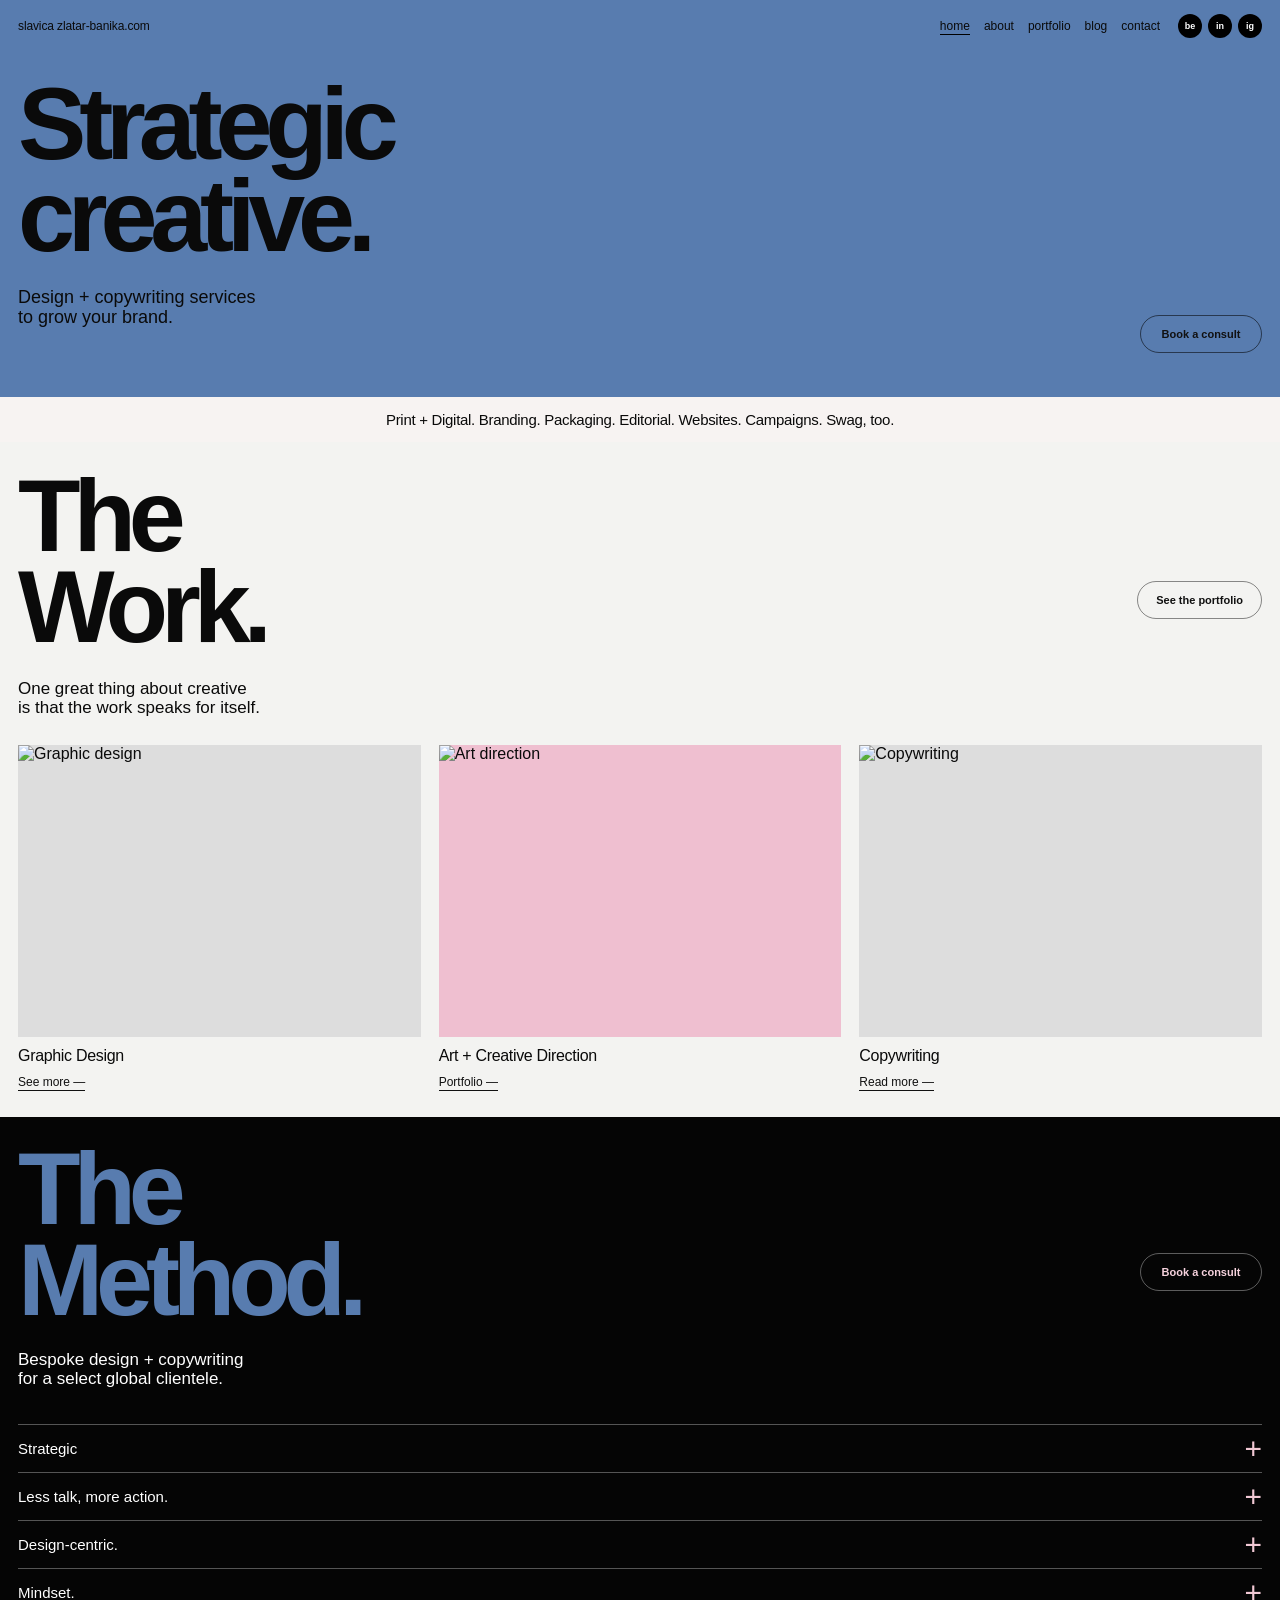
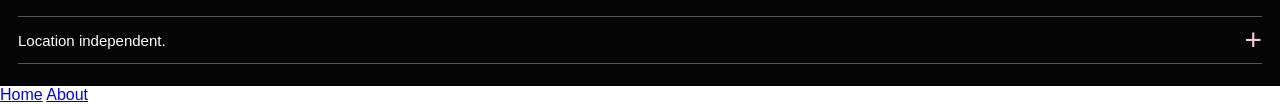
==== commit 312e3a63: "Update index.html" ====
--- a/index.html
+++ b/index.html
@@ -125,3 +125,8 @@
   </div>
 </body>
 </html>
+
+<nav>
+  <a href="index.html">Home</a>
+  <a href="about.html">About</a>
+</nav>
--- a/style.css
+++ b/style.css
@@ -5,7 +5,7 @@
 }
 
 :root {
-  --pink: #efc9d4;
+  --pink: #587caf;
   --offwhite: #f3f3f1;
   --black: #050505;
   --text: #0a0a0a;
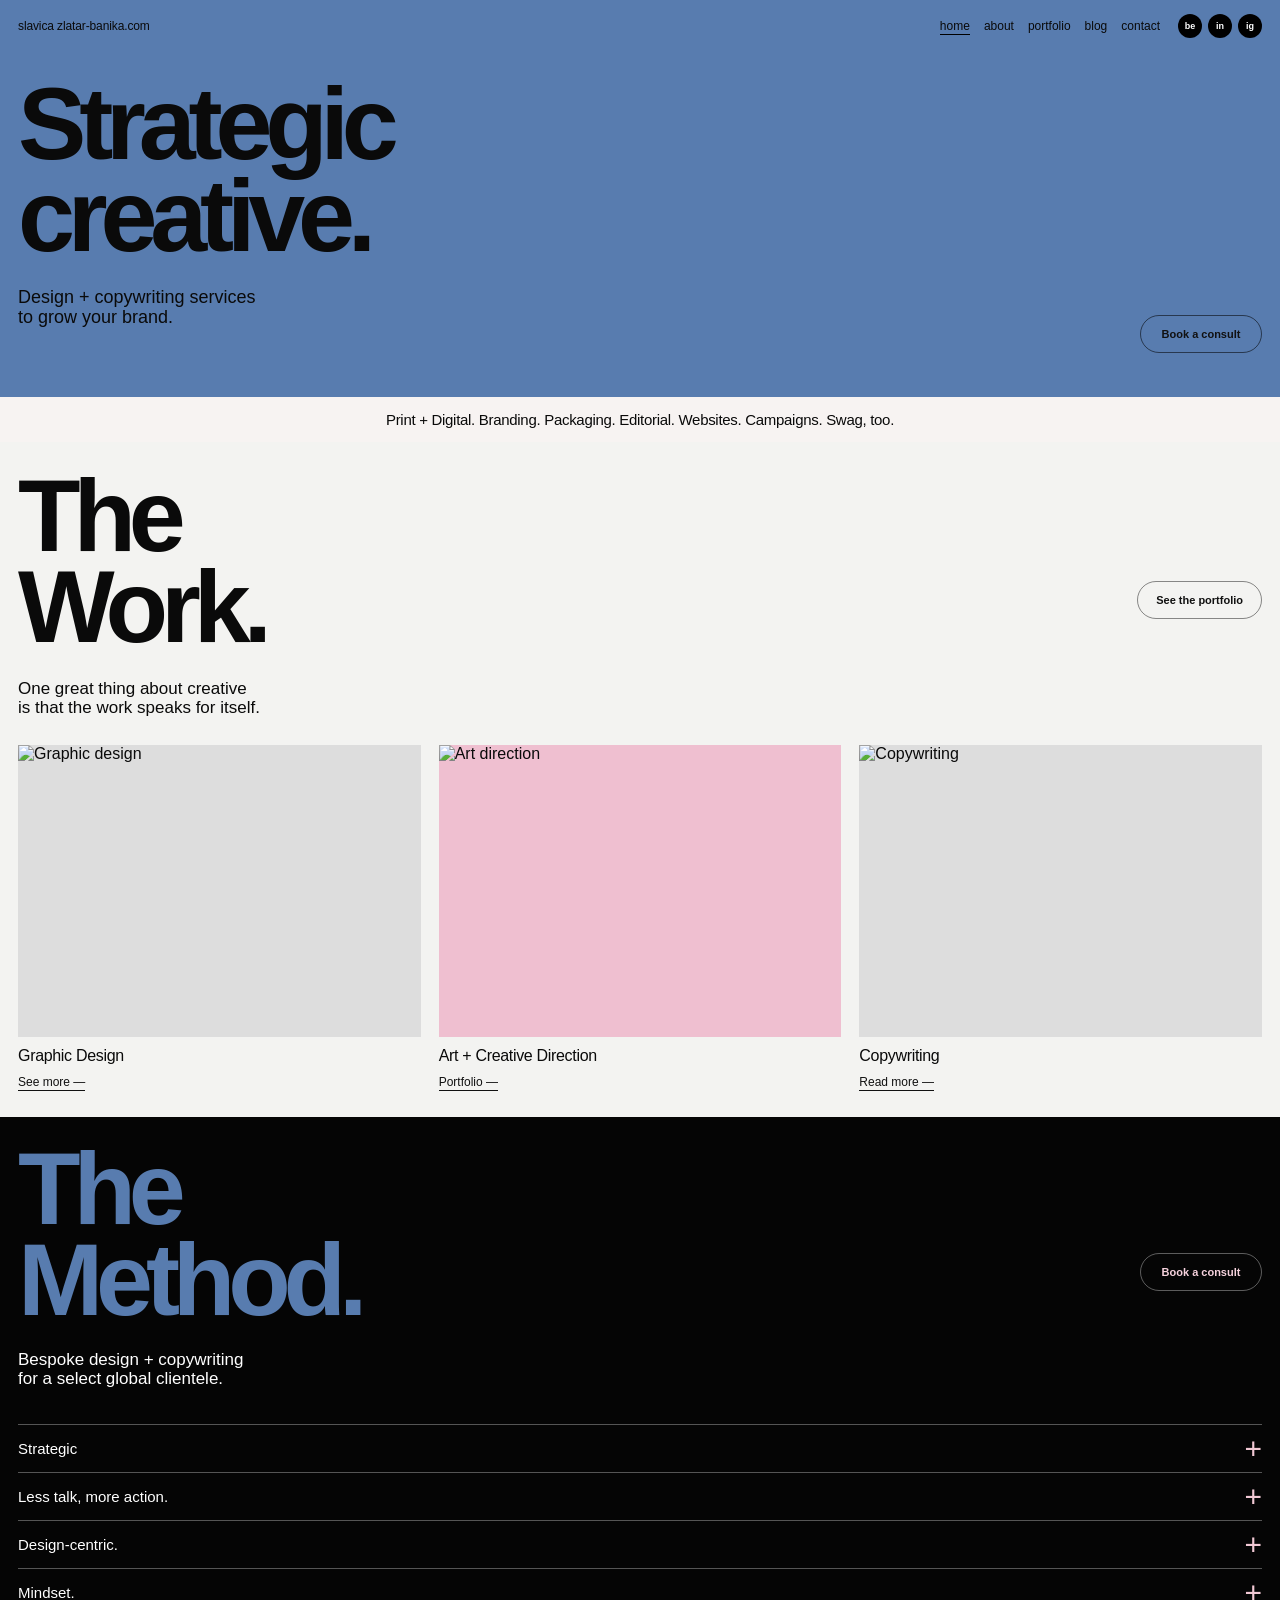
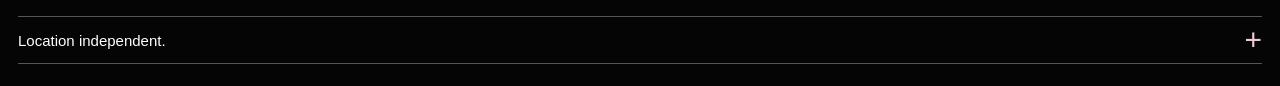
==== commit 180c30a9: "Update index.html" ====
--- a/index.html
+++ b/index.html
@@ -126,7 +126,3 @@
 </body>
 </html>
 
-<nav>
-  <a href="index.html">Home</a>
-  <a href="about.html">About</a>
-</nav>
